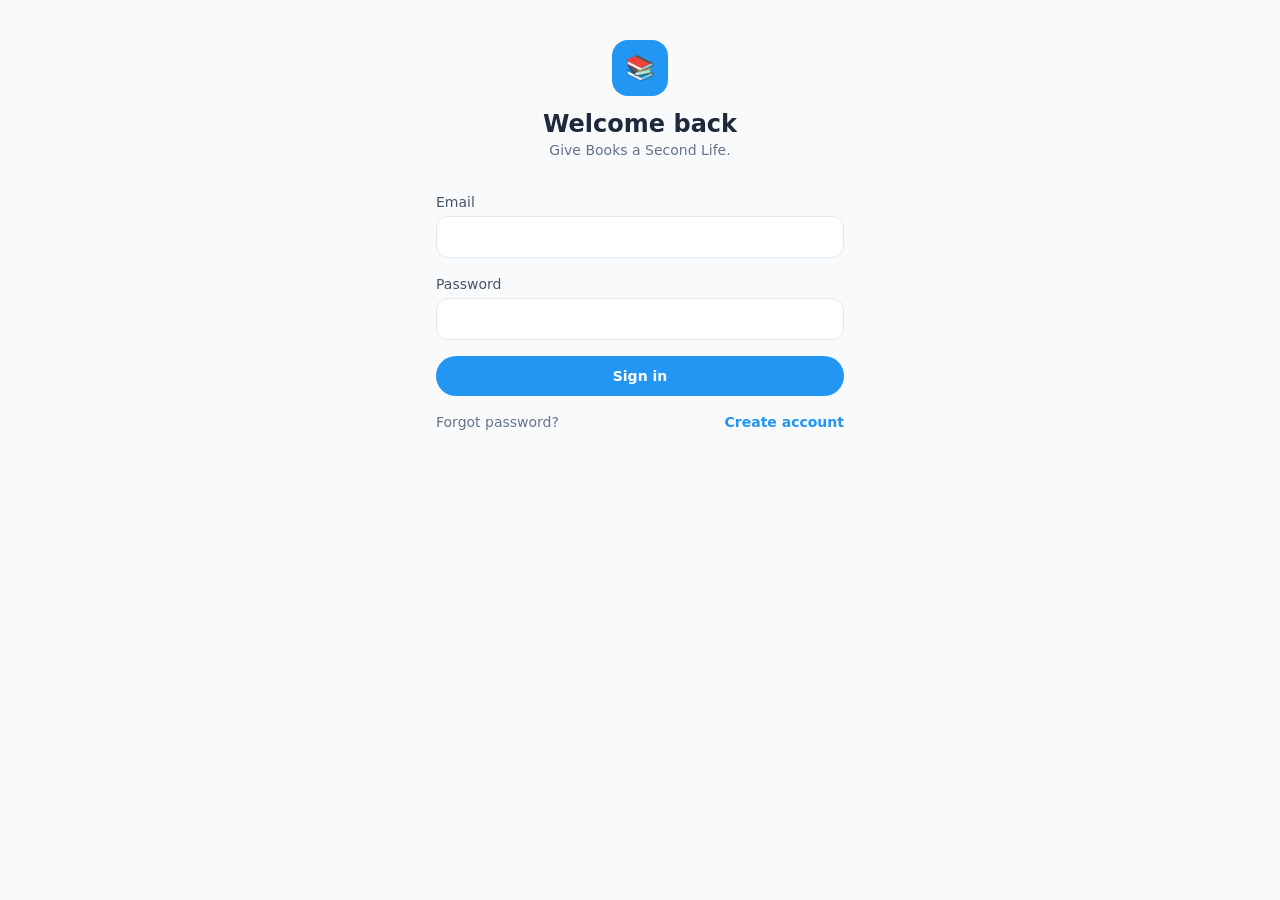
==== index.html @ d899d4f1 "deploy: index.html" ====
<!doctype html>
<html lang="en">
  <head>
    <meta charset="UTF-8" />
    <meta name="viewport" content="width=device-width, initial-scale=1.0, viewport-fit=cover" />
    <meta name="theme-color" content="#2196F3" />
    <link rel="manifest" href="/manifest.webmanifest" />
    <title>BookLoop — Give Books a Second Life</title>
    <script type="module" crossorigin src="/assets/index-bOgco7fw.js"></script>
    <link rel="stylesheet" crossorigin href="/assets/index-BfUzcrTD.css">
  </head>
  <body>
    <div id="root"></div>
  </body>
</html>
---- assets/index-BfUzcrTD.css ----
*,:before,:after{--tw-border-spacing-x: 0;--tw-border-spacing-y: 0;--tw-translate-x: 0;--tw-translate-y: 0;--tw-rotate: 0;--tw-skew-x: 0;--tw-skew-y: 0;--tw-scale-x: 1;--tw-scale-y: 1;--tw-pan-x: ;--tw-pan-y: ;--tw-pinch-zoom: ;--tw-scroll-snap-strictness: proximity;--tw-gradient-from-position: ;--tw-gradient-via-position: ;--tw-gradient-to-position: ;--tw-ordinal: ;--tw-slashed-zero: ;--tw-numeric-figure: ;--tw-numeric-spacing: ;--tw-numeric-fraction: ;--tw-ring-inset: ;--tw-ring-offset-width: 0px;--tw-ring-offset-color: #fff;--tw-ring-color: rgb(59 130 246 / .5);--tw-ring-offset-shadow: 0 0 #0000;--tw-ring-shadow: 0 0 #0000;--tw-shadow: 0 0 #0000;--tw-shadow-colored: 0 0 #0000;--tw-blur: ;--tw-brightness: ;--tw-contrast: ;--tw-grayscale: ;--tw-hue-rotate: ;--tw-invert: ;--tw-saturate: ;--tw-sepia: ;--tw-drop-shadow: ;--tw-backdrop-blur: ;--tw-backdrop-brightness: ;--tw-backdrop-contrast: ;--tw-backdrop-grayscale: ;--tw-backdrop-hue-rotate: ;--tw-backdrop-invert: ;--tw-backdrop-opacity: ;--tw-backdrop-saturate: ;--tw-backdrop-sepia: ;--tw-contain-size: ;--tw-contain-layout: ;--tw-contain-paint: ;--tw-contain-style: }::backdrop{--tw-border-spacing-x: 0;--tw-border-spacing-y: 0;--tw-translate-x: 0;--tw-translate-y: 0;--tw-rotate: 0;--tw-skew-x: 0;--tw-skew-y: 0;--tw-scale-x: 1;--tw-scale-y: 1;--tw-pan-x: ;--tw-pan-y: ;--tw-pinch-zoom: ;--tw-scroll-snap-strictness: proximity;--tw-gradient-from-position: ;--tw-gradient-via-position: ;--tw-gradient-to-position: ;--tw-ordinal: ;--tw-slashed-zero: ;--tw-numeric-figure: ;--tw-numeric-spacing: ;--tw-numeric-fraction: ;--tw-ring-inset: ;--tw-ring-offset-width: 0px;--tw-ring-offset-color: #fff;--tw-ring-color: rgb(59 130 246 / .5);--tw-ring-offset-shadow: 0 0 #0000;--tw-ring-shadow: 0 0 #0000;--tw-shadow: 0 0 #0000;--tw-shadow-colored: 0 0 #0000;--tw-blur: ;--tw-brightness: ;--tw-contrast: ;--tw-grayscale: ;--tw-hue-rotate: ;--tw-invert: ;--tw-saturate: ;--tw-sepia: ;--tw-drop-shadow: ;--tw-backdrop-blur: ;--tw-backdrop-brightness: ;--tw-backdrop-contrast: ;--tw-backdrop-grayscale: ;--tw-backdrop-hue-rotate: ;--tw-backdrop-invert: ;--tw-backdrop-opacity: ;--tw-backdrop-saturate: ;--tw-backdrop-sepia: ;--tw-contain-size: ;--tw-contain-layout: ;--tw-contain-paint: ;--tw-contain-style: }*,:before,:after{box-sizing:border-box;border-width:0;border-style:solid;border-color:#e5e7eb}:before,:after{--tw-content: ""}html,:host{line-height:1.5;-webkit-text-size-adjust:100%;-moz-tab-size:4;-o-tab-size:4;tab-size:4;font-family:Inter,system-ui,-apple-system,Segoe UI,Roboto,sans-serif;font-feature-settings:normal;font-variation-settings:normal;-webkit-tap-highlight-color:transparent}body{margin:0;line-height:inherit}hr{height:0;color:inherit;border-top-width:1px}abbr:where([title]){-webkit-text-decoration:underline dotted;text-decoration:underline dotted}h1,h2,h3,h4,h5,h6{font-size:inherit;font-weight:inherit}a{color:inherit;text-decoration:inherit}b,strong{font-weight:bolder}code,kbd,samp,pre{font-family:ui-monospace,SFMono-Regular,Menlo,Monaco,Consolas,Liberation Mono,Courier New,monospace;font-feature-settings:normal;font-variation-settings:normal;font-size:1em}small{font-size:80%}sub,sup{font-size:75%;line-height:0;position:relative;vertical-align:baseline}sub{bottom:-.25em}sup{top:-.5em}table{text-indent:0;border-color:inherit;border-collapse:collapse}button,input,optgroup,select,textarea{font-family:inherit;font-feature-settings:inherit;font-variation-settings:inherit;font-size:100%;font-weight:inherit;line-height:inherit;letter-spacing:inherit;color:inherit;margin:0;padding:0}button,select{text-transform:none}button,input:where([type=button]),input:where([type=reset]),input:where([type=submit]){-webkit-appearance:button;background-color:transparent;background-image:none}:-moz-focusring{outline:auto}:-moz-ui-invalid{box-shadow:none}progress{vertical-align:baseline}::-webkit-inner-spin-button,::-webkit-outer-spin-button{height:auto}[type=search]{-webkit-appearance:textfield;outline-offset:-2px}::-webkit-search-decoration{-webkit-appearance:none}::-webkit-file-upload-button{-webkit-appearance:button;font:inherit}summary{display:list-item}blockquote,dl,dd,h1,h2,h3,h4,h5,h6,hr,figure,p,pre{margin:0}fieldset{margin:0;padding:0}legend{padding:0}ol,ul,menu{list-style:none;margin:0;padding:0}dialog{padding:0}textarea{resize:vertical}input::-moz-placeholder,textarea::-moz-placeholder{opacity:1;color:#9ca3af}input::placeholder,textarea::placeholder{opacity:1;color:#9ca3af}button,[role=button]{cursor:pointer}:disabled{cursor:default}img,svg,video,canvas,audio,iframe,embed,object{display:block;vertical-align:middle}img,video{max-width:100%;height:auto}[hidden]:where(:not([hidden=until-found])){display:none}html,body,#root{height:100%}body{--tw-bg-opacity: 1;background-color:rgb(248 250 252 / var(--tw-bg-opacity, 1));--tw-text-opacity: 1;color:rgb(30 41 59 / var(--tw-text-opacity, 1));-webkit-font-smoothing:antialiased;-moz-osx-font-smoothing:grayscale}.card{overflow:hidden;border-radius:1rem;border-width:1px;--tw-border-opacity: 1;border-color:rgb(241 245 249 / var(--tw-border-opacity, 1));--tw-bg-opacity: 1;background-color:rgb(255 255 255 / var(--tw-bg-opacity, 1));--tw-shadow: 0 1px 2px 0 rgb(0 0 0 / .05);--tw-shadow-colored: 0 1px 2px 0 var(--tw-shadow-color);box-shadow:var(--tw-ring-offset-shadow, 0 0 #0000),var(--tw-ring-shadow, 0 0 #0000),var(--tw-shadow)}.btn-primary{display:inline-flex;align-items:center;justify-content:center;gap:.5rem;border-radius:9999px;--tw-bg-opacity: 1;background-color:rgb(33 150 243 / var(--tw-bg-opacity, 1));padding:.625rem 1.25rem;font-size:.875rem;line-height:1.25rem;font-weight:600;--tw-text-opacity: 1;color:rgb(255 255 255 / var(--tw-text-opacity, 1));transition-property:color,background-color,border-color,text-decoration-color,fill,stroke;transition-timing-function:cubic-bezier(.4,0,.2,1);transition-duration:.15s}.btn-primary:hover{--tw-bg-opacity: 1;background-color:rgb(25 118 210 / var(--tw-bg-opacity, 1))}.btn-primary:disabled{opacity:.5}.btn-outline{display:inline-flex;align-items:center;justify-content:center;gap:.5rem;border-radius:9999px;border-width:1px;--tw-border-opacity: 1;border-color:rgb(226 232 240 / var(--tw-border-opacity, 1));padding:.625rem 1.25rem;font-size:.875rem;line-height:1.25rem;font-weight:600;--tw-text-opacity: 1;color:rgb(51 65 85 / var(--tw-text-opacity, 1));transition-property:color,background-color,border-color,text-decoration-color,fill,stroke;transition-timing-function:cubic-bezier(.4,0,.2,1);transition-duration:.15s}.btn-outline:hover{--tw-bg-opacity: 1;background-color:rgb(248 250 252 / var(--tw-bg-opacity, 1))}.btn-ghost{display:inline-flex;align-items:center;justify-content:center;gap:.5rem;border-radius:9999px;padding:.5rem .75rem;font-size:.875rem;line-height:1.25rem;font-weight:500;--tw-text-opacity: 1;color:rgb(71 85 105 / var(--tw-text-opacity, 1));transition-property:color,background-color,border-color,text-decoration-color,fill,stroke;transition-timing-function:cubic-bezier(.4,0,.2,1);transition-duration:.15s}.btn-ghost:hover{--tw-bg-opacity: 1;background-color:rgb(241 245 249 / var(--tw-bg-opacity, 1))}.input{width:100%;border-radius:.75rem;border-width:1px;--tw-border-opacity: 1;border-color:rgb(226 232 240 / var(--tw-border-opacity, 1));--tw-bg-opacity: 1;background-color:rgb(255 255 255 / var(--tw-bg-opacity, 1));padding:.625rem 1rem;font-size:.875rem;line-height:1.25rem;outline:2px solid transparent;outline-offset:2px}.input:focus{--tw-border-opacity: 1;border-color:rgb(33 150 243 / var(--tw-border-opacity, 1));--tw-ring-offset-shadow: var(--tw-ring-inset) 0 0 0 var(--tw-ring-offset-width) var(--tw-ring-offset-color);--tw-ring-shadow: var(--tw-ring-inset) 0 0 0 calc(2px + var(--tw-ring-offset-width)) var(--tw-ring-color);box-shadow:var(--tw-ring-offset-shadow),var(--tw-ring-shadow),var(--tw-shadow, 0 0 #0000);--tw-ring-color: rgb(33 150 243 / .2)}.label{margin-bottom:.25rem;display:block;font-size:.875rem;line-height:1.25rem;font-weight:500;--tw-text-opacity: 1;color:rgb(71 85 105 / var(--tw-text-opacity, 1))}.chip{display:inline-flex;align-items:center;border-radius:9999px;padding:.25rem .75rem;font-size:.75rem;line-height:1rem;font-weight:500}.fixed{position:fixed}.absolute{position:absolute}.relative{position:relative}.sticky{position:sticky}.inset-0{top:0;right:0;bottom:0;left:0}.inset-x-0{left:0;right:0}.bottom-0{bottom:0}.right-1{right:.25rem}.right-2{right:.5rem}.top-0{top:0}.top-1{top:.25rem}.top-2{top:.5rem}.z-20{z-index:20}.mx-auto{margin-left:auto;margin-right:auto}.mb-2{margin-bottom:.5rem}.mb-3{margin-bottom:.75rem}.mb-4{margin-bottom:1rem}.mb-6{margin-bottom:1.5rem}.mb-8{margin-bottom:2rem}.ml-1{margin-left:.25rem}.mt-1{margin-top:.25rem}.mt-2{margin-top:.5rem}.mt-3{margin-top:.75rem}.mt-4{margin-top:1rem}.mt-5{margin-top:1.25rem}.mt-6{margin-top:1.5rem}.mt-8{margin-top:2rem}.line-clamp-1{overflow:hidden;display:-webkit-box;-webkit-box-orient:vertical;-webkit-line-clamp:1}.block{display:block}.flex{display:flex}.inline-flex{display:inline-flex}.grid{display:grid}.hidden{display:none}.aspect-\[3\/4\]{aspect-ratio:3/4}.aspect-\[4\/3\]{aspect-ratio:4/3}.h-10{height:2.5rem}.h-11{height:2.75rem}.h-14{height:3.5rem}.h-16{height:4rem}.h-20{height:5rem}.h-5{height:1.25rem}.h-8{height:2rem}.h-9{height:2.25rem}.h-full{height:100%}.min-h-full{min-height:100%}.\!w-auto{width:auto!important}.w-10{width:2.5rem}.w-11{width:2.75rem}.w-14{width:3.5rem}.w-16{width:4rem}.w-20{width:5rem}.w-5{width:1.25rem}.w-8{width:2rem}.w-9{width:2.25rem}.w-full{width:100%}.min-w-0{min-width:0px}.max-w-2xl{max-width:42rem}.max-w-3xl{max-width:48rem}.max-w-lg{max-width:32rem}.max-w-md{max-width:28rem}.max-w-sm{max-width:24rem}.flex-1{flex:1 1 0%}.shrink-0{flex-shrink:0}.-rotate-12{--tw-rotate: -12deg;transform:translate(var(--tw-translate-x),var(--tw-translate-y)) rotate(var(--tw-rotate)) skew(var(--tw-skew-x)) skewY(var(--tw-skew-y)) scaleX(var(--tw-scale-x)) scaleY(var(--tw-scale-y))}@keyframes spin{to{transform:rotate(360deg)}}.animate-spin{animation:spin 1s linear infinite}.cursor-pointer{cursor:pointer}.grid-cols-2{grid-template-columns:repeat(2,minmax(0,1fr))}.grid-cols-3{grid-template-columns:repeat(3,minmax(0,1fr))}.grid-cols-5{grid-template-columns:repeat(5,minmax(0,1fr))}.flex-col{flex-direction:column}.flex-wrap{flex-wrap:wrap}.place-items-center{place-items:center}.items-start{align-items:flex-start}.items-center{align-items:center}.items-baseline{align-items:baseline}.justify-center{justify-content:center}.justify-between{justify-content:space-between}.gap-0\.5{gap:.125rem}.gap-2{gap:.5rem}.gap-3{gap:.75rem}.gap-4{gap:1rem}.space-y-1>:not([hidden])~:not([hidden]){--tw-space-y-reverse: 0;margin-top:calc(.25rem * calc(1 - var(--tw-space-y-reverse)));margin-bottom:calc(.25rem * var(--tw-space-y-reverse))}.space-y-2>:not([hidden])~:not([hidden]){--tw-space-y-reverse: 0;margin-top:calc(.5rem * calc(1 - var(--tw-space-y-reverse)));margin-bottom:calc(.5rem * var(--tw-space-y-reverse))}.space-y-3>:not([hidden])~:not([hidden]){--tw-space-y-reverse: 0;margin-top:calc(.75rem * calc(1 - var(--tw-space-y-reverse)));margin-bottom:calc(.75rem * var(--tw-space-y-reverse))}.space-y-4>:not([hidden])~:not([hidden]){--tw-space-y-reverse: 0;margin-top:calc(1rem * calc(1 - var(--tw-space-y-reverse)));margin-bottom:calc(1rem * var(--tw-space-y-reverse))}.overflow-hidden{overflow:hidden}.overflow-x-auto{overflow-x:auto}.truncate{overflow:hidden;text-overflow:ellipsis;white-space:nowrap}.whitespace-nowrap{white-space:nowrap}.whitespace-pre-line{white-space:pre-line}.rounded{border-radius:.25rem}.rounded-2xl{border-radius:1rem}.rounded-full{border-radius:9999px}.rounded-lg{border-radius:.5rem}.rounded-xl{border-radius:.75rem}.border{border-width:1px}.border-2{border-width:2px}.border-b{border-bottom-width:1px}.border-t{border-top-width:1px}.border-dashed{border-style:dashed}.\!border-red-200{--tw-border-opacity: 1 !important;border-color:rgb(254 202 202 / var(--tw-border-opacity, 1))!important}.border-brand{--tw-border-opacity: 1;border-color:rgb(33 150 243 / var(--tw-border-opacity, 1))}.border-red-200{--tw-border-opacity: 1;border-color:rgb(254 202 202 / var(--tw-border-opacity, 1))}.border-red-500{--tw-border-opacity: 1;border-color:rgb(239 68 68 / var(--tw-border-opacity, 1))}.border-slate-100{--tw-border-opacity: 1;border-color:rgb(241 245 249 / var(--tw-border-opacity, 1))}.border-slate-200{--tw-border-opacity: 1;border-color:rgb(226 232 240 / var(--tw-border-opacity, 1))}.border-slate-300{--tw-border-opacity: 1;border-color:rgb(203 213 225 / var(--tw-border-opacity, 1))}.border-t-transparent{border-top-color:transparent}.bg-amber-100{--tw-bg-opacity: 1;background-color:rgb(254 243 199 / var(--tw-bg-opacity, 1))}.bg-black\/35{background-color:#00000059}.bg-black\/60{background-color:#0009}.bg-brand{--tw-bg-opacity: 1;background-color:rgb(33 150 243 / var(--tw-bg-opacity, 1))}.bg-brand-light{--tw-bg-opacity: 1;background-color:rgb(227 242 253 / var(--tw-bg-opacity, 1))}.bg-emerald-50{--tw-bg-opacity: 1;background-color:rgb(236 253 245 / var(--tw-bg-opacity, 1))}.bg-emerald-500{--tw-bg-opacity: 1;background-color:rgb(16 185 129 / var(--tw-bg-opacity, 1))}.bg-mint{--tw-bg-opacity: 1;background-color:rgb(230 244 234 / var(--tw-bg-opacity, 1))}.bg-red-50{--tw-bg-opacity: 1;background-color:rgb(254 242 242 / var(--tw-bg-opacity, 1))}.bg-slate-100{--tw-bg-opacity: 1;background-color:rgb(241 245 249 / var(--tw-bg-opacity, 1))}.bg-white{--tw-bg-opacity: 1;background-color:rgb(255 255 255 / var(--tw-bg-opacity, 1))}.bg-white\/90{background-color:#ffffffe6}.object-cover{-o-object-fit:cover;object-fit:cover}.p-1{padding:.25rem}.p-3{padding:.75rem}.p-4{padding:1rem}.p-6{padding:1.5rem}.\!px-4{padding-left:1rem!important;padding-right:1rem!important}.\!py-2{padding-top:.5rem!important;padding-bottom:.5rem!important}.px-1{padding-left:.25rem;padding-right:.25rem}.px-3{padding-left:.75rem;padding-right:.75rem}.px-4{padding-left:1rem;padding-right:1rem}.px-5{padding-left:1.25rem;padding-right:1.25rem}.px-6{padding-left:1.5rem;padding-right:1.5rem}.py-1{padding-top:.25rem;padding-bottom:.25rem}.py-10{padding-top:2.5rem;padding-bottom:2.5rem}.py-16{padding-top:4rem;padding-bottom:4rem}.py-2{padding-top:.5rem;padding-bottom:.5rem}.py-2\.5{padding-top:.625rem;padding-bottom:.625rem}.py-3{padding-top:.75rem;padding-bottom:.75rem}.py-4{padding-top:1rem;padding-bottom:1rem}.py-8{padding-top:2rem;padding-bottom:2rem}.pb-1{padding-bottom:.25rem}.pb-24{padding-bottom:6rem}.pt-1{padding-top:.25rem}.pt-16{padding-top:4rem}.pt-2{padding-top:.5rem}.text-center{text-align:center}.text-2xl{font-size:1.5rem;line-height:2rem}.text-3xl{font-size:1.875rem;line-height:2.25rem}.text-4xl{font-size:2.25rem;line-height:2.5rem}.text-5xl{font-size:3rem;line-height:1}.text-\[11px\]{font-size:11px}.text-base{font-size:1rem;line-height:1.5rem}.text-lg{font-size:1.125rem;line-height:1.75rem}.text-sm{font-size:.875rem;line-height:1.25rem}.text-xl{font-size:1.25rem;line-height:1.75rem}.text-xs{font-size:.75rem;line-height:1rem}.font-black{font-weight:900}.font-bold{font-weight:700}.font-extrabold{font-weight:800}.font-normal{font-weight:400}.font-semibold{font-weight:600}.uppercase{text-transform:uppercase}.leading-none{line-height:1}.tracking-tight{letter-spacing:-.025em}.tracking-widest{letter-spacing:.1em}.\!text-red-600{--tw-text-opacity: 1 !important;color:rgb(220 38 38 / var(--tw-text-opacity, 1))!important}.text-amber-700{--tw-text-opacity: 1;color:rgb(180 83 9 / var(--tw-text-opacity, 1))}.text-brand{--tw-text-opacity: 1;color:rgb(33 150 243 / var(--tw-text-opacity, 1))}.text-brand-dark{--tw-text-opacity: 1;color:rgb(25 118 210 / var(--tw-text-opacity, 1))}.text-emerald-700{--tw-text-opacity: 1;color:rgb(4 120 87 / var(--tw-text-opacity, 1))}.text-red-500{--tw-text-opacity: 1;color:rgb(239 68 68 / var(--tw-text-opacity, 1))}.text-red-600{--tw-text-opacity: 1;color:rgb(220 38 38 / var(--tw-text-opacity, 1))}.text-red-700{--tw-text-opacity: 1;color:rgb(185 28 28 / var(--tw-text-opacity, 1))}.text-slate-300{--tw-text-opacity: 1;color:rgb(203 213 225 / var(--tw-text-opacity, 1))}.text-slate-400{--tw-text-opacity: 1;color:rgb(148 163 184 / var(--tw-text-opacity, 1))}.text-slate-500{--tw-text-opacity: 1;color:rgb(100 116 139 / var(--tw-text-opacity, 1))}.text-slate-600{--tw-text-opacity: 1;color:rgb(71 85 105 / var(--tw-text-opacity, 1))}.text-slate-700{--tw-text-opacity: 1;color:rgb(51 65 85 / var(--tw-text-opacity, 1))}.text-slate-800{--tw-text-opacity: 1;color:rgb(30 41 59 / var(--tw-text-opacity, 1))}.text-slate-900{--tw-text-opacity: 1;color:rgb(15 23 42 / var(--tw-text-opacity, 1))}.text-white{--tw-text-opacity: 1;color:rgb(255 255 255 / var(--tw-text-opacity, 1))}.text-white\/80{color:#fffc}.line-through{text-decoration-line:line-through}.shadow{--tw-shadow: 0 1px 3px 0 rgb(0 0 0 / .1), 0 1px 2px -1px rgb(0 0 0 / .1);--tw-shadow-colored: 0 1px 3px 0 var(--tw-shadow-color), 0 1px 2px -1px var(--tw-shadow-color);box-shadow:var(--tw-ring-offset-shadow, 0 0 #0000),var(--tw-ring-shadow, 0 0 #0000),var(--tw-shadow)}.filter{filter:var(--tw-blur) var(--tw-brightness) var(--tw-contrast) var(--tw-grayscale) var(--tw-hue-rotate) var(--tw-invert) var(--tw-saturate) var(--tw-sepia) var(--tw-drop-shadow)}.backdrop-blur{--tw-backdrop-blur: blur(8px);-webkit-backdrop-filter:var(--tw-backdrop-blur) var(--tw-backdrop-brightness) var(--tw-backdrop-contrast) var(--tw-backdrop-grayscale) var(--tw-backdrop-hue-rotate) var(--tw-backdrop-invert) var(--tw-backdrop-opacity) var(--tw-backdrop-saturate) var(--tw-backdrop-sepia);backdrop-filter:var(--tw-backdrop-blur) var(--tw-backdrop-brightness) var(--tw-backdrop-contrast) var(--tw-backdrop-grayscale) var(--tw-backdrop-hue-rotate) var(--tw-backdrop-invert) var(--tw-backdrop-opacity) var(--tw-backdrop-saturate) var(--tw-backdrop-sepia)}@media (min-width: 640px){.sm\:inline{display:inline}.sm\:grid-cols-3{grid-template-columns:repeat(3,minmax(0,1fr))}.sm\:grid-cols-4{grid-template-columns:repeat(4,minmax(0,1fr))}.sm\:flex-row{flex-direction:row}}@media (min-width: 1024px){.lg\:grid-cols-4{grid-template-columns:repeat(4,minmax(0,1fr))}}
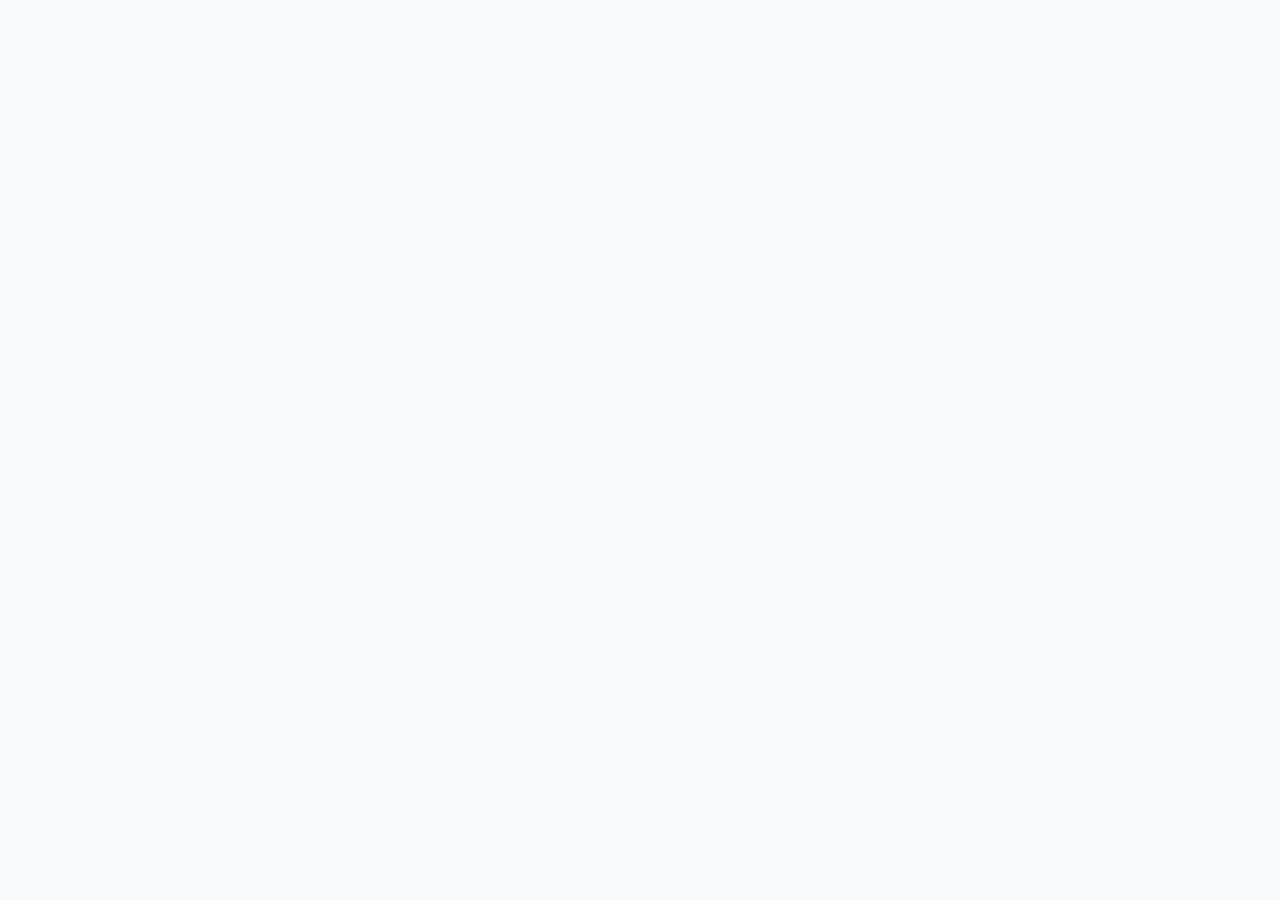
==== commit c98e0dab: "deploy: index.html" ====
--- a/index.html
+++ b/index.html
@@ -6,7 +6,7 @@
     <meta name="theme-color" content="#2196F3" />
     <link rel="manifest" href="/manifest.webmanifest" />
     <title>BookLoop — Give Books a Second Life</title>
-    <script type="module" crossorigin src="/assets/index-bOgco7fw.js"></script>
+    <script type="module" crossorigin src="/assets/index-BazCxXmG.js"></script>
     <link rel="stylesheet" crossorigin href="/assets/index-BfUzcrTD.css">
   </head>
   <body>
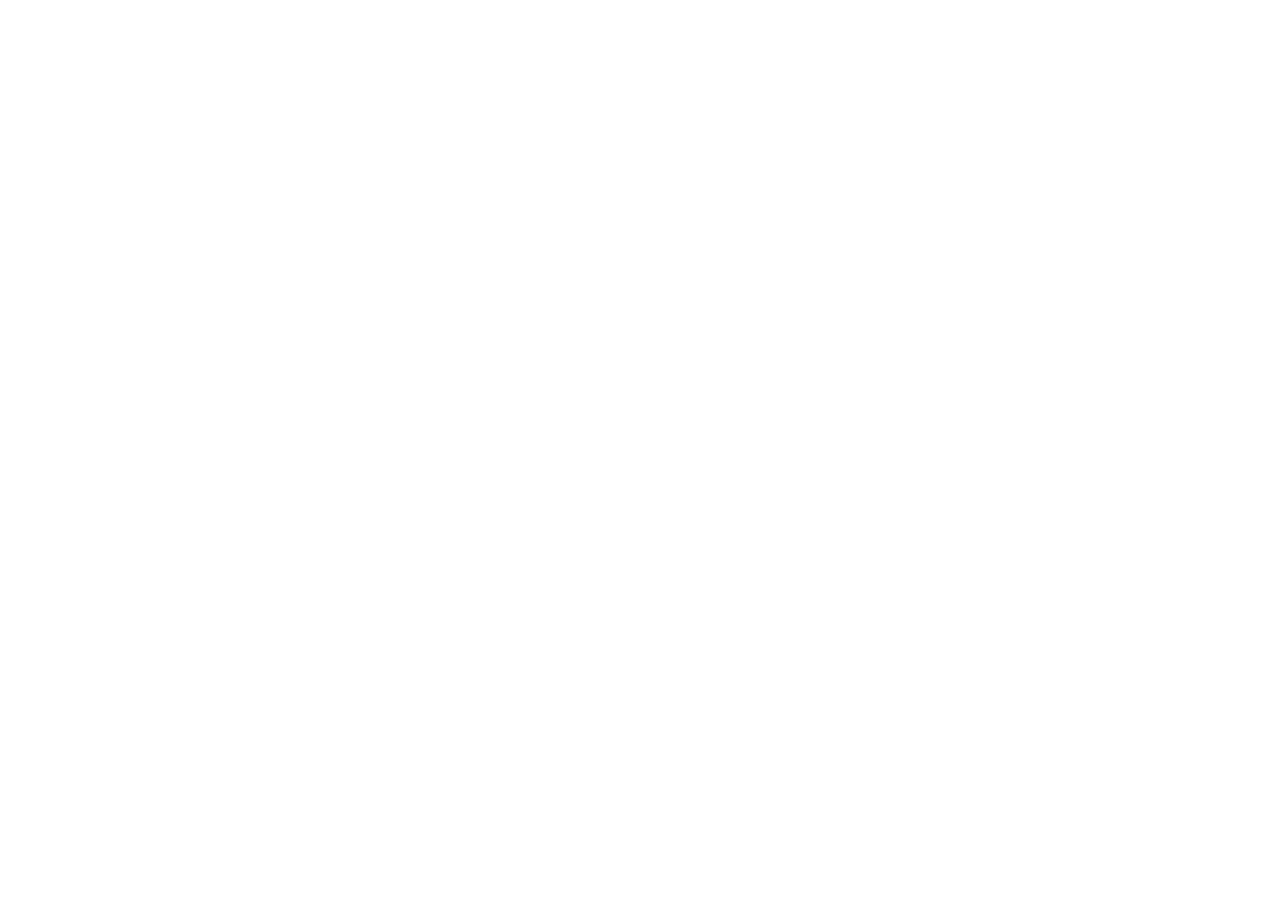
==== commit 78a44907: "fix: base path index.html" ====
--- a/index.html
+++ b/index.html
@@ -4,10 +4,10 @@
     <meta charset="UTF-8" />
     <meta name="viewport" content="width=device-width, initial-scale=1.0, viewport-fit=cover" />
     <meta name="theme-color" content="#2196F3" />
-    <link rel="manifest" href="/manifest.webmanifest" />
+    <link rel="manifest" href="/bookloop/manifest.webmanifest" />
     <title>BookLoop — Give Books a Second Life</title>
-    <script type="module" crossorigin src="/assets/index-BazCxXmG.js"></script>
-    <link rel="stylesheet" crossorigin href="/assets/index-BfUzcrTD.css">
+    <script type="module" crossorigin src="/bookloop/assets/index-CGMwVIiR.js"></script>
+    <link rel="stylesheet" crossorigin href="/bookloop/assets/index-BfUzcrTD.css">
   </head>
   <body>
     <div id="root"></div>
